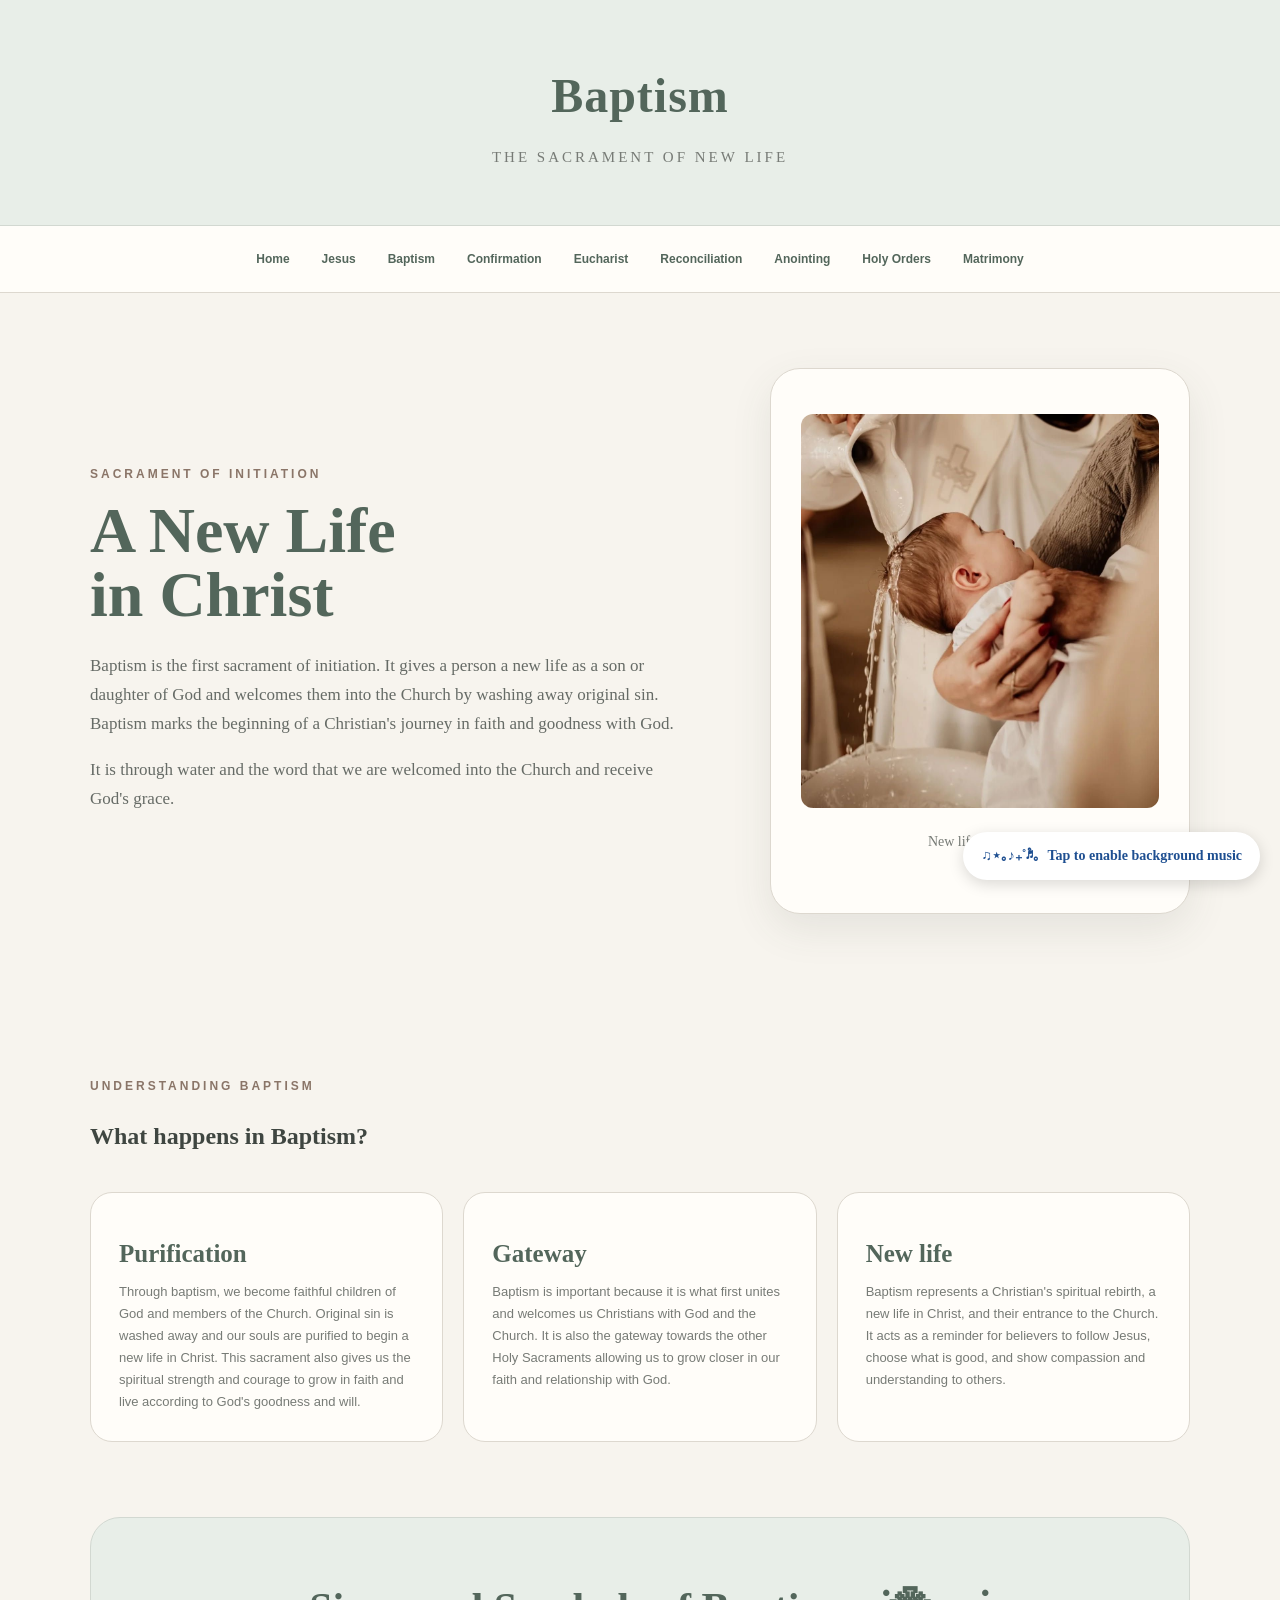
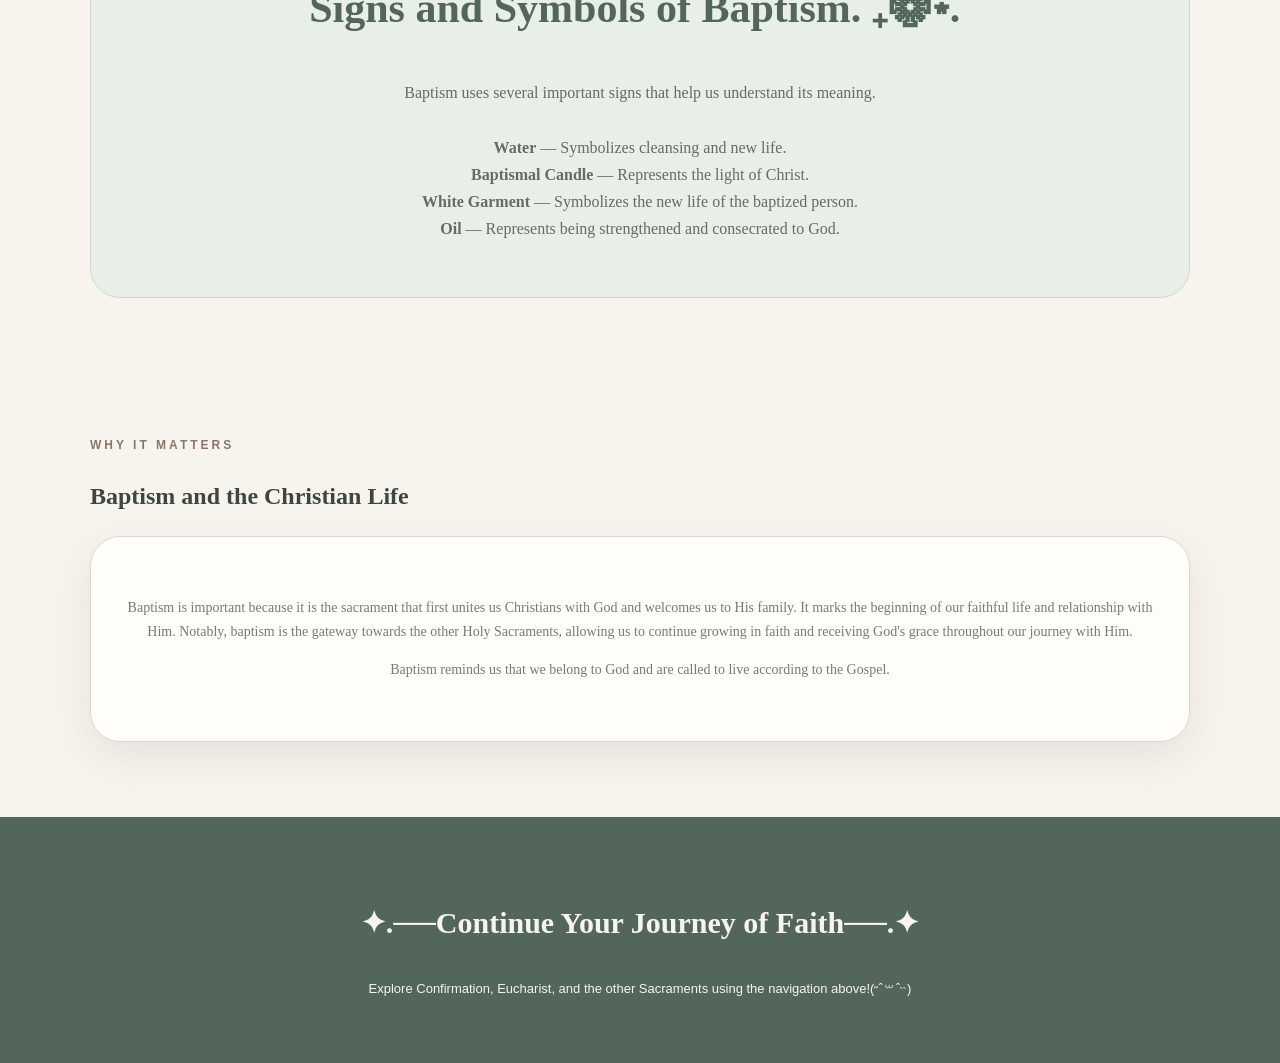
==== baptism.html @ d7326796 "Add files via upload" ====
<!DOCTYPE html>
<html lang="en">

<head>

    <meta charset="UTF-8">

    <meta name="viewport" content="width=device-width, initial-scale=1.0">

    <title>Baptism | The Seven Sacraments</title>

    <link rel="stylesheet" href="styles.css">

</head>


<body>

<div id="musicPrompt">
    ♫⋆｡♪₊˚♬゚。Tap to enable background music
</div>

    <header>

        <h1>Baptism</h1>

        <p>
            The Sacrament of New Life
        </p>

    </header>


    <nav>

        <a href="index.html">Home</a>

        <a href="jesus.html">Jesus</a>

        <a href="baptism.html">Baptism</a>

        <a href="confirmation.html">Confirmation</a>

        <a href="eucharist.html">Eucharist</a>

        <a href="reconciliation.html">Reconciliation</a>

        <a href="anointing.html">Anointing</a>

        <a href="orders.html">Holy Orders</a>

        <a href="matrimony.html">Matrimony</a>

    </nav>


    <main>


        <!-- INTRODUCTION -->

        <section class="hero">


            <div class="hero-text">

                <p class="small-title">
                    SACRAMENT OF INITIATION
                </p>


                <h2>
                    A New Life<br>
                    in Christ
                </h2>


                <p>
                    Baptism is the first sacrament of initiation. It gives a person a new life as a son or daughter of God and welcomes them into the Church by washing away original sin.  Baptism marks the beginning of a Christian's journey in faith and goodness with God.
					 </p>

                <p>
                    It is through water and the word that we are
                    welcomed into the Church and receive God's
                    grace.
                </p>


            </div>


            <div class="hero-card">


              <div class="icon">
  <img src="photo2.jpg" alt="photo 2">
</div>
              
                <p>
                    New life in Christ.
                </p>


            </div>


        </section>



        <!-- MEANING -->

        <section>


            <p class="small-title">
                UNDERSTANDING BAPTISM
            </p>


            <h2>
                What happens in Baptism?
            </h2>


            <div class="sacrament-grid">


                <div class="sacrament-card">

                    <h3>
                        Purification
                    </h3>

                    <p>
                        Through baptism, we become faithful children of God and members of the Church.
Original sin is washed away and our souls are purified to begin a new life in Christ. 
This sacrament also gives us the spiritual strength and courage to grow in faith and live according to God's goodness and will.
                    </p>

                </div>



                <div class="sacrament-card">


                    <h3>
                        Gateway
                    </h3>

                    <p>
                        Baptism is important because it is what first unites and welcomes us Christians with God and the Church. 
It is also the gateway towards the other Holy Sacraments allowing us to grow closer in our faith and relationship with God.

                    </p>

                </div>



                <div class="sacrament-card">


                    <h3>
                        New life
                    </h3>

                    <p>
                        Baptism represents a Christian's spiritual rebirth, a new life in Christ, and their entrance to the Church. 
It acts as a reminder for believers to follow Jesus, choose what is good, and show compassion and understanding to others.
                    </p>

                </div>


            </div>


        </section>



        <!-- SYMBOLS -->

        <section class="about">


            <h2>
                Signs and Symbols of Baptism. ݁₊᪥⋆. ݁
            </h2>


            <p>
                Baptism uses several important signs that help
                us understand its meaning.
            </p>


            <br>


            <p>
                 <strong>Water</strong> — Symbolizes cleansing
                and new life.
            </p>


            <p>
                 <strong>Baptismal Candle</strong> — Represents
                the light of Christ.
            </p>


            <p>
                 <strong>White Garment</strong> — Symbolizes
                the new life of the baptized person.
            </p>


            <p>
                <strong>Oil</strong> — Represents being
                strengthened and consecrated to God.
            </p>


        </section>



        <!-- IMPORTANCE -->

        <section>


            <p class="small-title">
                WHY IT MATTERS
            </p>


            <h2>
                Baptism and the Christian Life
            </h2>


            <div class="hero-card">


                <p>
                    Baptism is important because it is the sacrament that first unites us Christians with God and welcomes us to His family. 
It marks the beginning of our faithful life and relationship with Him. 
Notably, baptism is the gateway towards the other Holy Sacraments, allowing us to continue growing in faith and receiving God's grace throughout our journey with Him.
                </p>


                <p>
                    Baptism reminds us that we belong to God
                    and are called to live according to the
                    Gospel.
                </p>


            </div>


        </section>


    </main>



    <footer>


        <h3>
           ✦.──Continue Your Journey of Faith──.✦
        </h3>


        <p>
            Explore Confirmation, Eucharist, and the other
            Sacraments using the navigation above!(˶ˆ꒳ˆ˵)
        </p>

    </footer>
<!-- BACKGROUND MUSIC -->

<audio id="backgroundMusic" loop preload="auto">
    <source src="Awit ng Paghahangad Instrumental.mp3" type="audio/mpeg">
</audio>

<script src="https://www.youtube.com/iframe_api"></script>

<script>

const music = document.getElementById("backgroundMusic");
const prompt = document.getElementById("musicPrompt");

let youtubePlaying = false;


// ==============================
// RESTORE MUSIC POSITION
// ==============================

const savedTime = localStorage.getItem("musicTime");

music.addEventListener("loadedmetadata", () => {

    if (savedTime) {
        music.currentTime = Number(savedTime);
    }

});


// ==============================
// START MUSIC
// ==============================

function startMusic() {

    if (youtubePlaying) return;

    music.play().then(() => {

        if (prompt) {
            prompt.style.display = "none";
        }

    }).catch(() => {});

}


// Start only when clicking the actual webpage
document.addEventListener("click", function(event) {

    if (event.target.closest("iframe")) {
        return;
    }

    startMusic();

});


// ==============================
// SAVE MUSIC POSITION
// ==============================

setInterval(() => {

    if (!music.paused) {
        localStorage.setItem("musicTime", music.currentTime);
    }

}, 500);


// ==============================
// YOUTUBE CONTROL
// ==============================

function onYouTubeIframeAPIReady() {

    document.querySelectorAll("iframe[src*='youtube.com/embed/']").forEach((iframe) => {

        new YT.Player(iframe, {

            events: {

                onStateChange: function(event) {

                    // ▶️ YOUTUBE PLAYING
                    if (event.data === YT.PlayerState.PLAYING) {

                        youtubePlaying = true;

                        music.pause();

                    }


                    // ⏸️ YOUTUBE PAUSED
                    else if (event.data === YT.PlayerState.PAUSED) {

                        youtubePlaying = false;

                        startMusic();

                    }


                    // ⏹️ YOUTUBE ENDED
                    else if (event.data === YT.PlayerState.ENDED) {

                        youtubePlaying = false;

                        startMusic();

                    }

                }

            }

        });

    });

}


// ==============================
// SAVE BEFORE LEAVING PAGE
// ==============================

window.addEventListener("pagehide", () => {

    localStorage.setItem(
        "musicTime",
        music.currentTime
    );

    music.pause();

});


// ==============================
// PAUSE WHEN PAGE IS HIDDEN
// ==============================

document.addEventListener("visibilitychange", () => {

    if (document.hidden) {
        music.pause();
    }

});

</script>

</body>

</html>
---- styles.css ----
/* =========================
   GENERAL STYLES
========================= */

* {
    box-sizing: border-box;
}

html {
    scroll-behavior: smooth;
}

body {
    margin: 0;
    background-color: #f7f4ee;
    color: #3f4641;
    font-family: Georgia, "Times New Roman", serif;
    line-height: 1.7;
}


/* =========================
   HEADER
========================= */

header {
    text-align: center;
    padding: 55px 20px 40px;
    background-color: #e8eee8;
    border-bottom: 1px solid #d2d8d1;
}

header h1 {
    margin: 0;
    color: #53665b;
    font-size: 48px;
    letter-spacing: 1px;
}

header p {
    margin-top: 8px;
    color: #777b76;
    font-size: 15px;
    letter-spacing: 3px;
    text-transform: uppercase;
}


/* =========================
   NAVIGATION
========================= */

nav {
    display: flex;
    justify-content: center;
    flex-wrap: wrap;
    gap: 8px;

    padding: 15px 20px;

    background-color: #fffdf9;
    border-bottom: 1px solid #ddd8cf;

    position: sticky;
    top: 0;
    z-index: 10;
}

nav a {
    color: #53665b;
    text-decoration: none;

    font-family: Arial, sans-serif;
    font-size: 12px;
    font-weight: bold;

    padding: 8px 12px;

    border-radius: 20px;
}

nav a:hover {
    background-color: #e8eee8;
}


/* =========================
   MAIN CONTENT
========================= */

main {
    width: 90%;
    max-width: 1100px;
    margin: auto;
}

section {
    padding: 75px 0;
}


/* =========================
   HERO SECTION
========================= */

.hero {
    min-height: 620px;

    display: grid;
    grid-template-columns: 1.2fr 0.8fr;

    gap: 50px;

    align-items: center;
}

.small-title {
    color: #8a7568;

    font-family: Arial, sans-serif;
    font-size: 12px;
    font-weight: bold;

    letter-spacing: 3px;
}


.hero h2 {
    color: #53665b;
    font-size: 64px;
    line-height: 1;

    margin: 15px 0 25px;
}

.hero-text > p:not(.small-title) {
    max-width: 600px;
    color: #666b66;
    font-size: 17px;
}


/* =========================
   BUTTON
========================= */

.button {
    display: inline-block;

    margin-top: 15px;

    padding: 12px 22px;

    background-color: #64776b;
    color: white;

    border-radius: 30px;

    text-decoration: none;

    font-family: Arial, sans-serif;
    font-size: 13px;
    font-weight: bold;
}

.button:hover {
    background-color: #4f6156;
}


/* =========================
   HERO CARD
========================= */

.hero-card {
    padding: 45px 30px;

    background-color: #fffdf9;

    border: 1px solid #ddd8cf;
    border-radius: 30px;

    text-align: center;

    box-shadow: 0 15px 40px rgba(70, 75, 65, 0.10);
}

.cross {
    width: 130px;
    height: 130px;

    display: flex;
    align-items: center;
    justify-content: center;

    margin: auto auto 25px;

    background-color: #e7eee8;

    border-radius: 50%;

    color: #65776b;

    font-size: 65px;
}

.hero-card h3 {
    color: #596a61;
    font-size: 25px;
}

.hero-card p {
    color: #777b76;
    font-size: 14px;
}


/* =========================
   SACRAMENT SECTION
========================= */

#sacraments h2 {
    color: #53665b;
    font-size: 45px;
    margin-top: 5px;
}

.sacrament-grid {
    display: grid;

    grid-template-columns: repeat(3, 1fr);

    gap: 20px;

    margin-top: 35px;
}


/* =========================
   SACRAMENT CARDS
========================= */

.sacrament-card {
    display: block;

    padding: 28px;

    background-color: #fffdf9;

    border: 1px solid #ddd8cf;
    border-radius: 22px;

    text-decoration: none;

    transition: 0.25s;
}

.sacrament-card:hover {
    transform: translateY(-7px);

    box-shadow: 0 15px 30px rgba(70, 75, 65, 0.10);

    background-color: #fafbf8;
}

.sacrament-card span {
    font-size: 35px;
}

.sacrament-card h3 {
    margin: 12px 0 5px;

    color: #53665b;

    font-size: 25px;
}

.sacrament-card p {
    margin: 0;

    color: #777b76;

    font-family: Arial, sans-serif;
    font-size: 13px;
}


/* =========================
   JESUS SECTION
========================= */

.about {
    margin-bottom: 50px;

    padding: 55px;

    background-color: #e8eee8;

    border: 1px solid #d2d8d1;
    border-radius: 30px;

    text-align: center;
}

.about h2 {
    margin-top: 0;

    color: #53665b;

    font-size: 42px;
}

.about p {
    max-width: 700px;

    margin: auto;

    color: #666b66;
}

.icon img {
    width: 100%;
    height: 100%;
    object-fit: cover;
    border-radius: 12px;
}



/* =========================
   FOOTER
========================= */

footer {
    padding: 50px 20px;

    background-color: #53665b;

    color: #f7f4ee;

    text-align: center;
}

footer h3 {
    font-size: 30px;
}

footer p {
    font-family: Arial, sans-serif;
    font-size: 13px;
}


/* =========================
   MOBILE
========================= */

@media (max-width: 800px) {

    .hero {
        grid-template-columns: 1fr;

        padding-top: 40px;
    }

    .hero h2 {
        font-size: 50px;
    }

    .sacrament-grid {
        grid-template-columns: 1fr 1fr;
    }
}


@media (max-width: 550px) {

    header h1 {
        font-size: 38px;
    }

    .hero h2 {
        font-size: 44px;
    }

    .sacrament-grid {
        grid-template-columns: 1fr;
    }

    .about {
        padding: 35px 20px;
    }

}



#musicPrompt {
    position: fixed;
    bottom: 20px;
    right: 20px;
    background: white;
    color: #1e4f91;
    padding: 12px 18px;
    border-radius: 25px;
    box-shadow: 0 4px 15px rgba(0, 0, 0, 0.15);
    font-size: 14px;
    font-weight: 600;
    cursor: pointer;
    z-index: 9999;
    transition: 0.3s ease;
}

#musicPrompt:hover {
    transform: translateY(-3px);
}
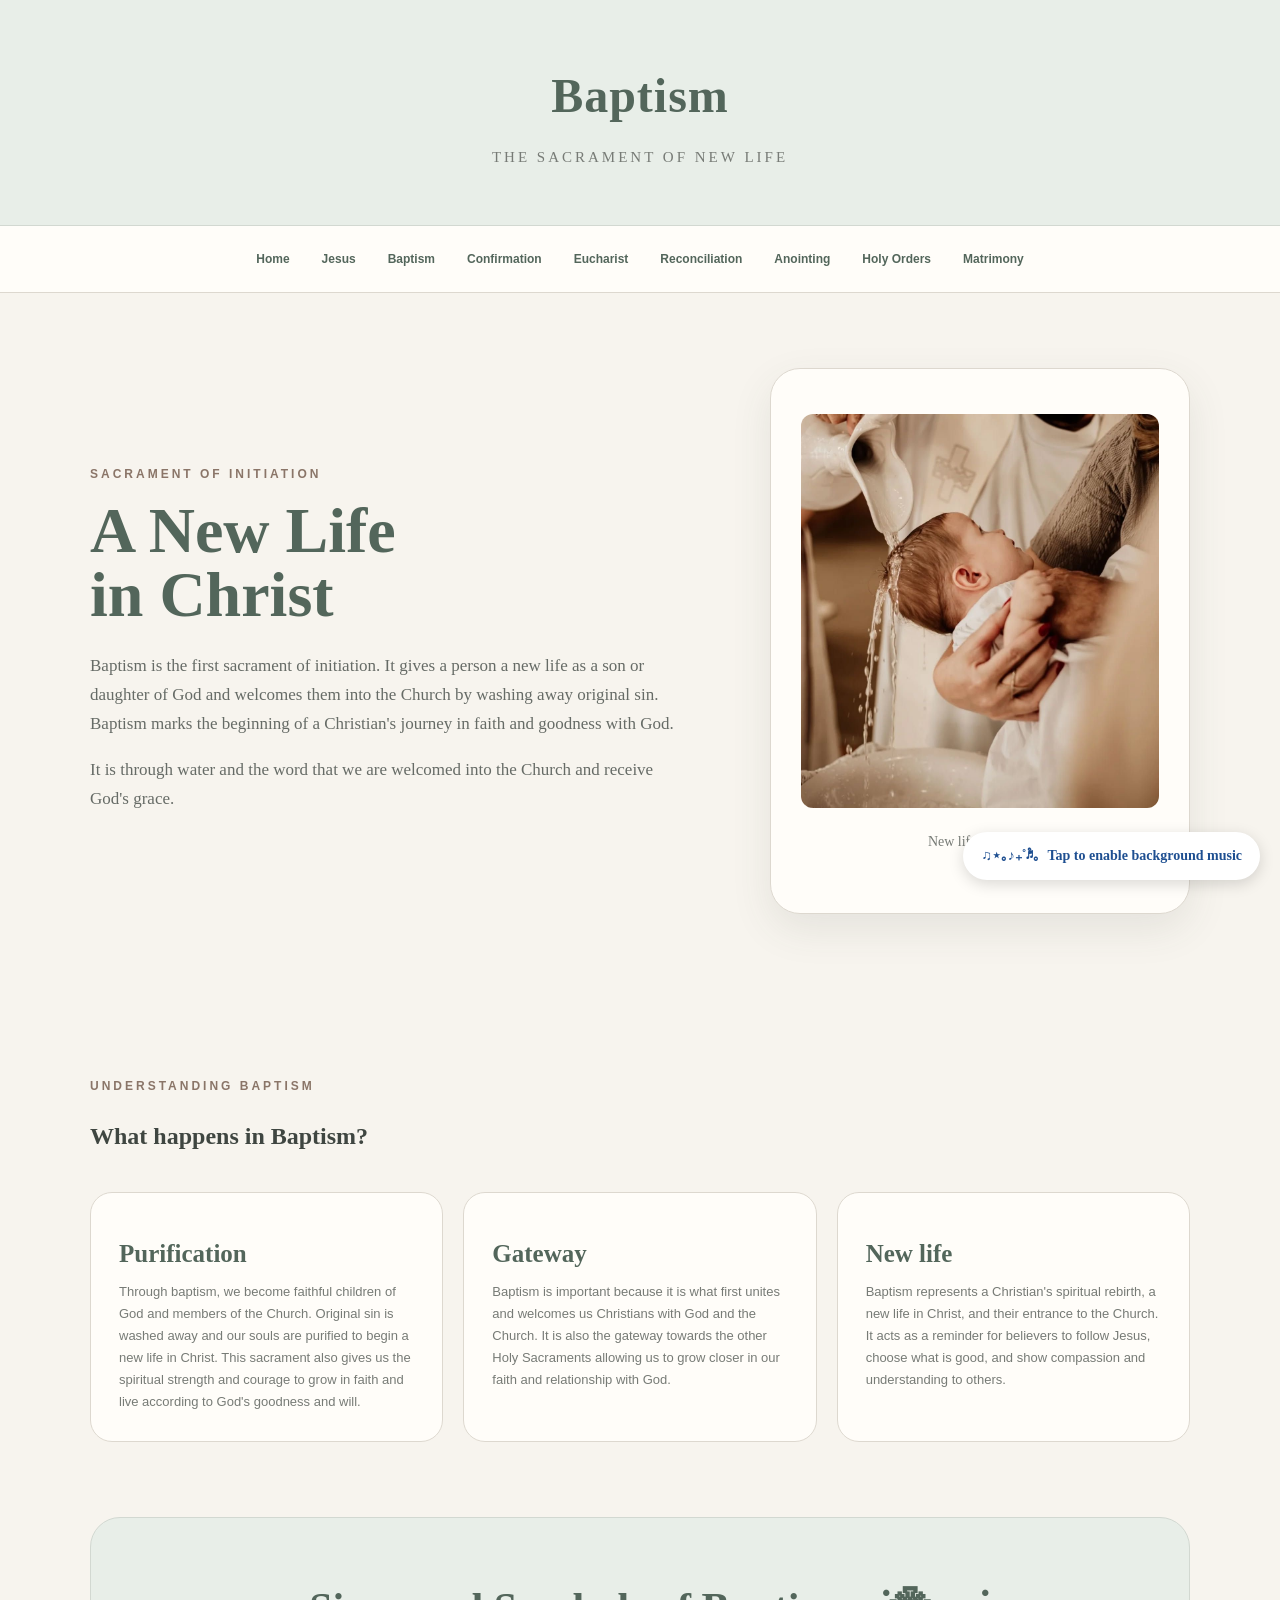
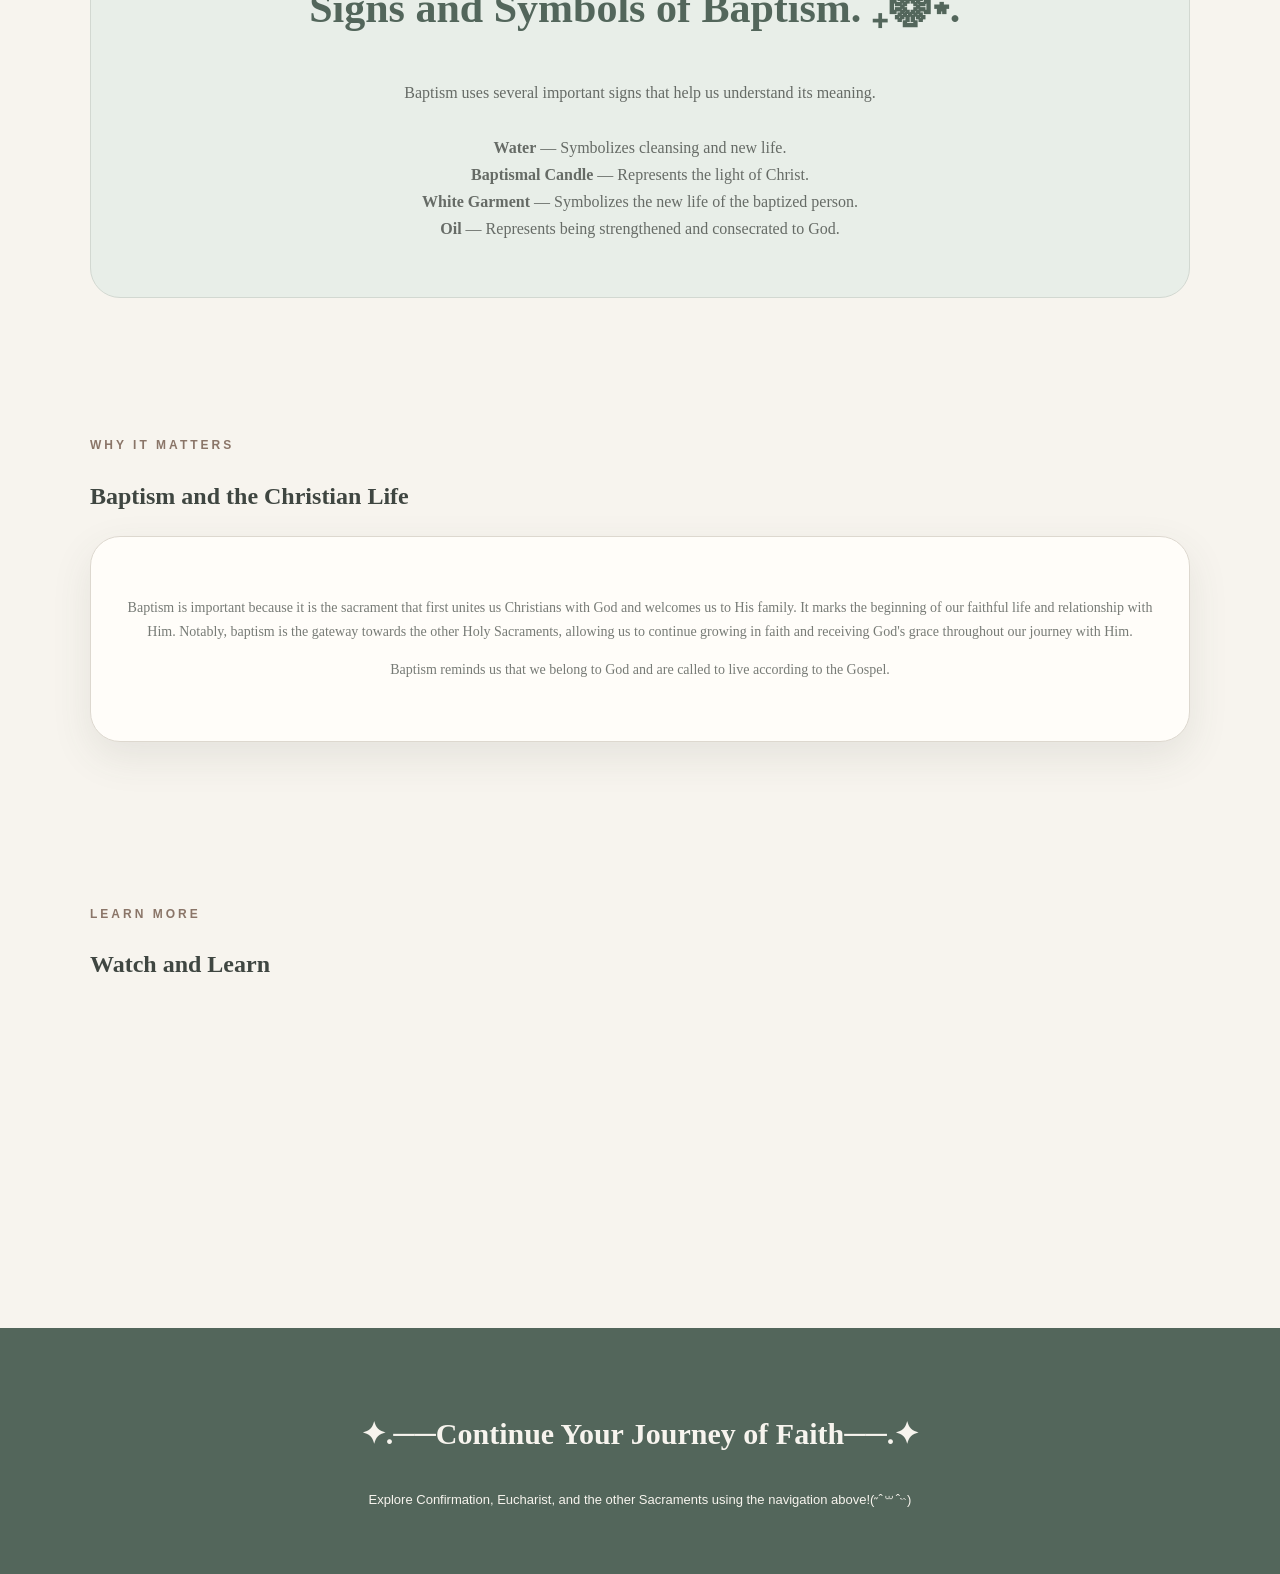
==== commit df711b62: "Add files via upload" ====
--- a/baptism.html
+++ b/baptism.html
@@ -264,11 +264,39 @@
 
 
         </section>
+        </section>
+
+
+        <!-- VIDEO -->
+
+        <section>
+
+            <p class="small-title">
+                LEARN MORE
+            </p>
+
+            <h2>
+                Watch and Learn
+            </h2>
+
+            <div class="media" style="margin-top:18px">
+
+                <iframe
+                    width="100%"
+                    height="240"
+                    style="border:0;border-radius:15px"
+                    src="https://www.youtube.com/embed/JHTtHHdzgZs?enablejsapi=1"
+                    title="The Sacrament of Baptism"
+                    allow="autoplay; encrypted-media"
+                    allowfullscreen>
+                </iframe>
+
+            </div>
+
+        </section>
 
 
     </main>
-
-
 
     <footer>
 
--- a/styles.css
+++ b/styles.css
@@ -413,4 +413,41 @@
 
 #musicPrompt:hover {
     transform: translateY(-3px);
-}+}
+
+
+.hero-text {
+    animation: fadeUp 1s ease forwards;
+}
+
+.hero-card {
+    animation: fadeUp 1s ease 0.3s forwards;
+    opacity: 0;
+}
+
+.sacrament-card:nth-child(1) {
+    animation: fadeUp 0.8s ease 0.2s forwards;
+    opacity: 0;
+}
+
+.sacrament-card:nth-child(2) {
+    animation: fadeUp 0.8s ease 0.4s forwards;
+    opacity: 0;
+}
+
+.sacrament-card:nth-child(3) {
+    animation: fadeUp 0.8s ease 0.6s forwards;
+    opacity: 0;
+}
+
+@keyframes fadeUp {
+    from {
+        opacity: 0;
+        transform: translateY(20px);
+    }
+
+    to {
+        opacity: 1;
+        transform: translateY(0);
+    }
+}
